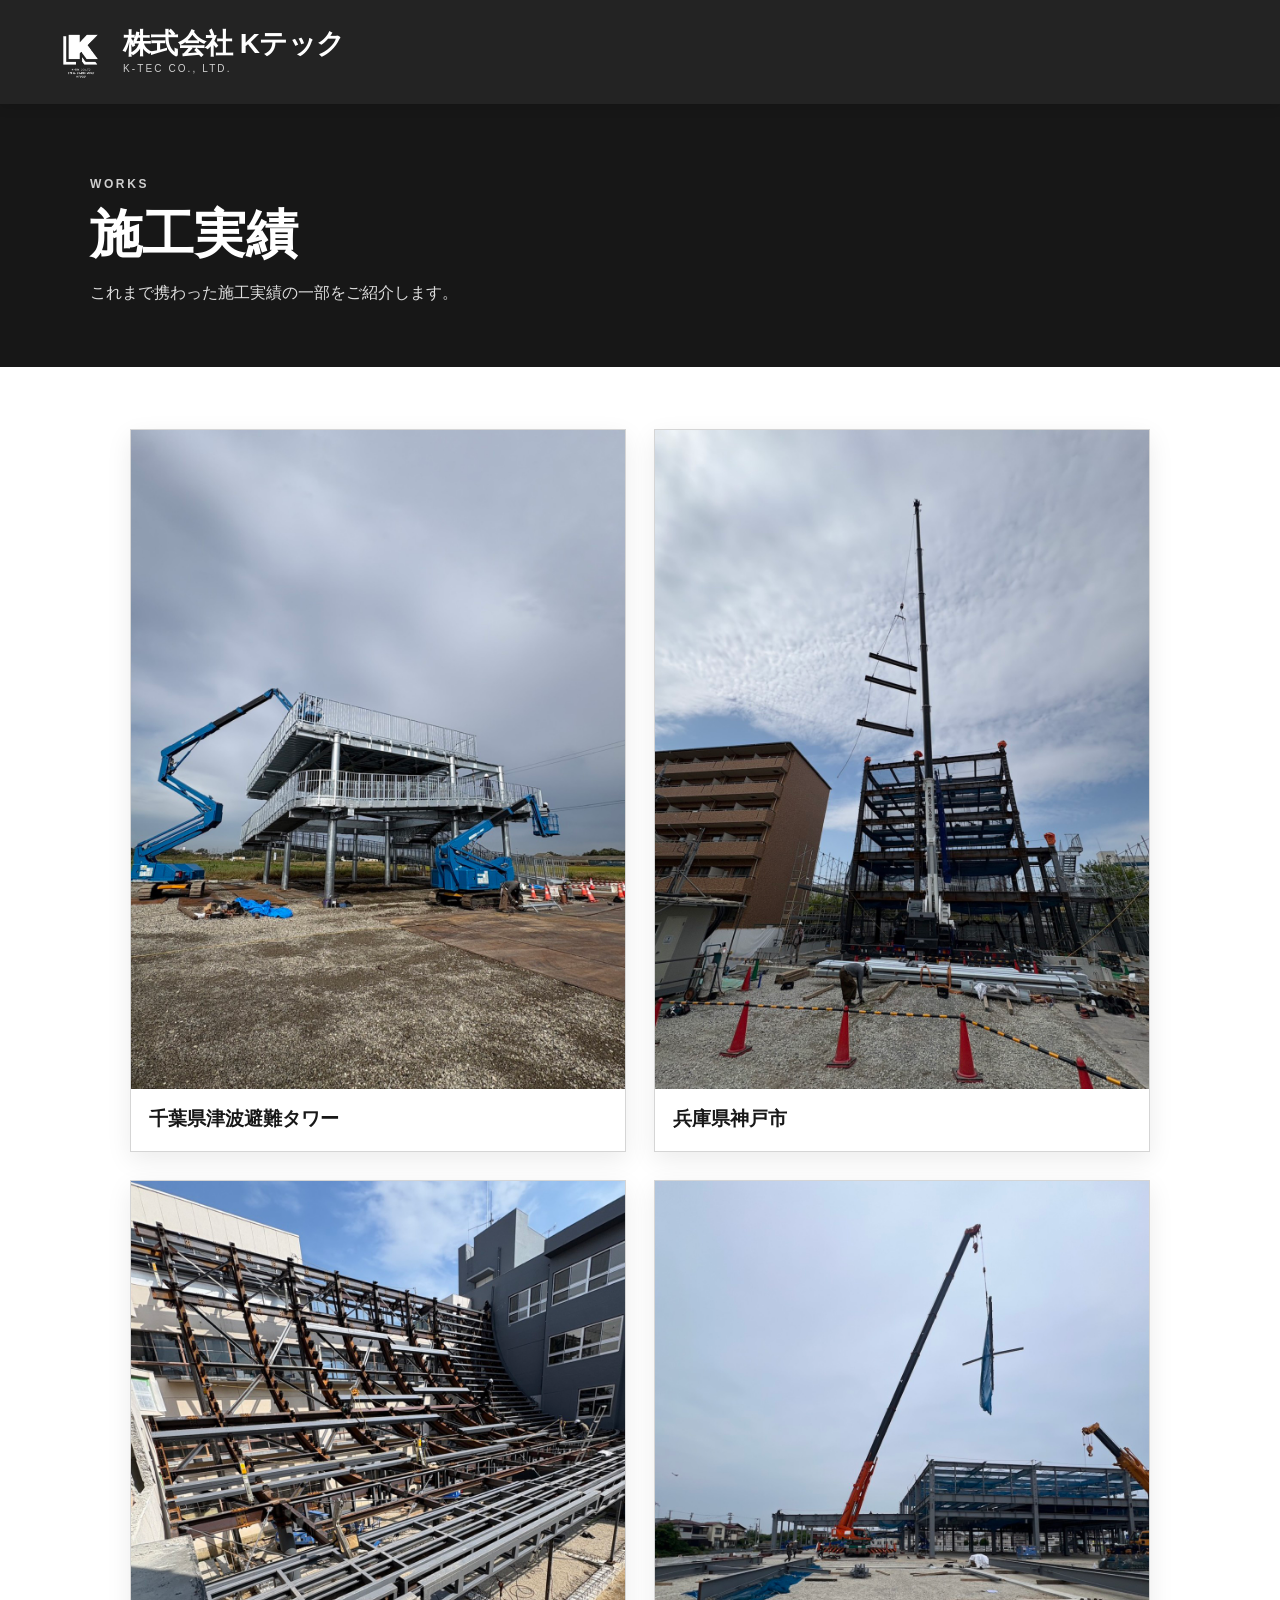
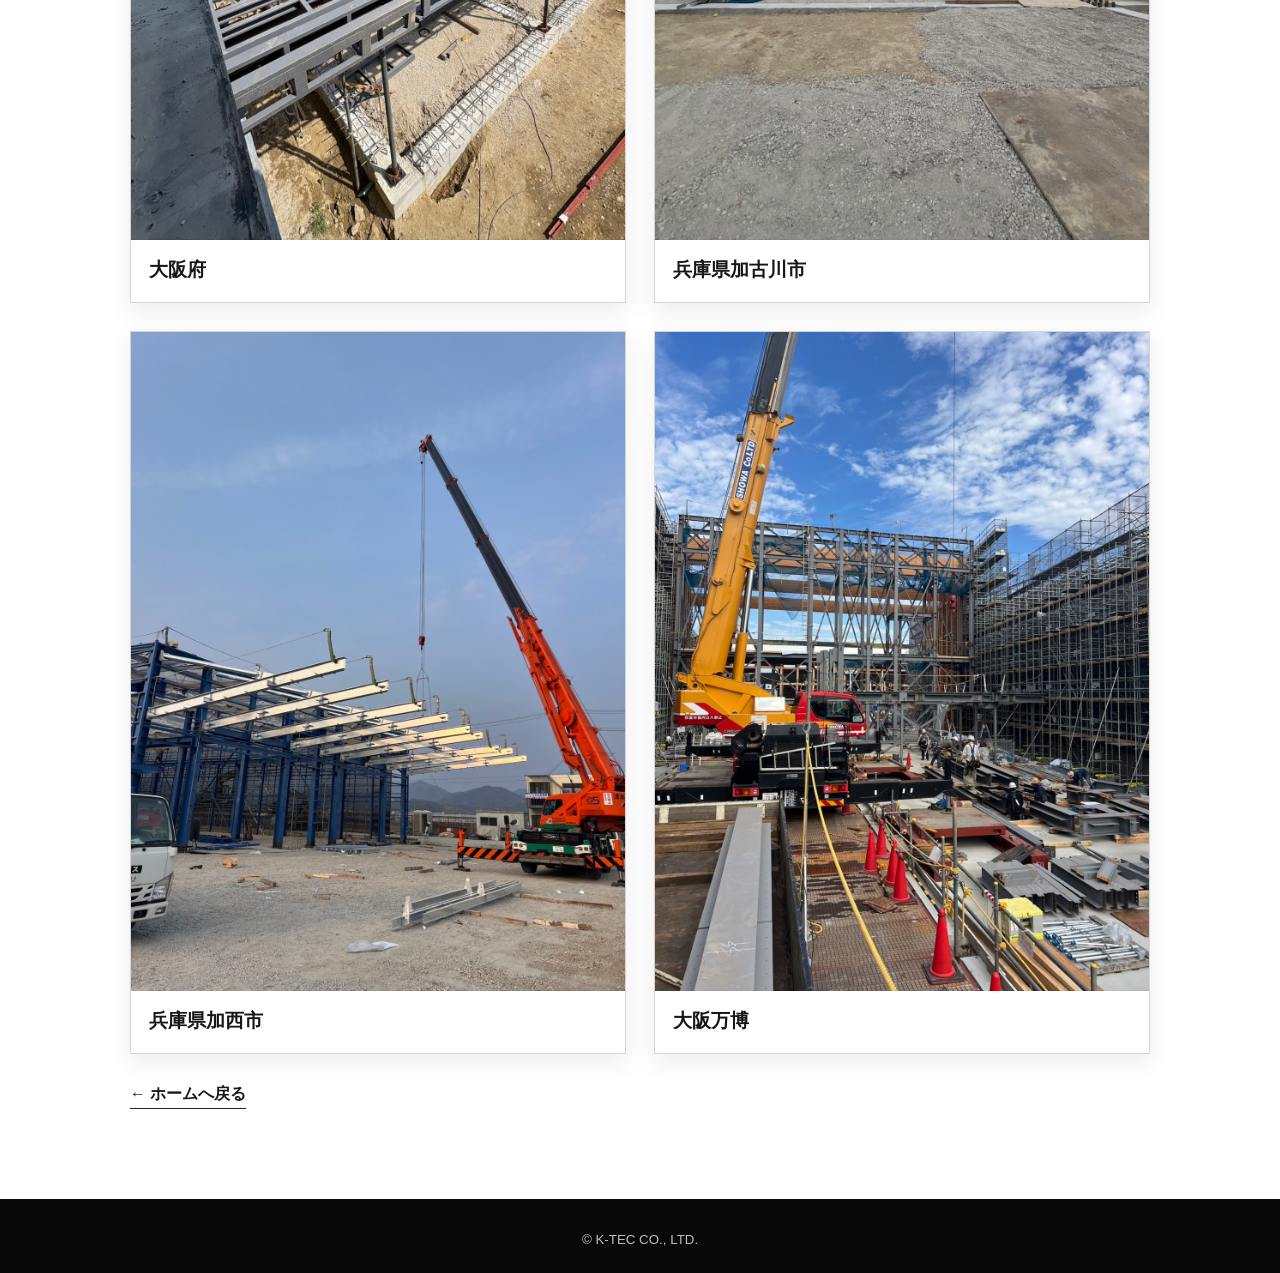
==== works.html @ 05883dff "Add works page, menu links, and office phone" ====
<!doctype html>
<html lang="ja">
<head>
  <meta charset="utf-8" />
  <meta name="viewport" content="width=device-width,initial-scale=1,viewport-fit=cover" />
  <meta name="theme-color" content="#111111" />
  <title>施工実績 | 株式会社Kテック</title>
  <meta name="description" content="株式会社Kテックの施工実績。鉄骨工事など、これまで携わった現場の一部をご紹介します。" />
  <link rel="stylesheet" href="style.css" />
  <link rel="stylesheet" href="works.css" />
</head>
<body>
  <header class="site-header">
    <a class="brand" href="./" aria-label="株式会社Kテック ホームへ">
      <img class="brand-logo" src="assets/k-tec-logo.png" alt="株式会社Kテック ロゴ" />
      <span class="brand-copy">
        <strong>株式会社 Kテック</strong>
        <small>K-TEC CO., LTD.</small>
      </span>
    </a>
  </header>

  <main class="subpage-main">
    <section class="subpage-hero">
      <div class="subpage-hero-inner">
        <p class="eyebrow">WORKS</p>
        <h1>施工実績</h1>
        <p>これまで携わった施工実績の一部をご紹介します。</p>
      </div>
    </section>

    <section class="works-wrap">
      <div class="works-grid">
        <figure class="works-card">
          <img src="assets/works/chiba-tsunami-tower.jpg" alt="千葉県津波避難タワーの施工実績" />
          <figcaption>千葉県津波避難タワー</figcaption>
        </figure>

        <figure class="works-card">
          <img src="assets/works/hyogo-kobe.jpg" alt="兵庫県神戸市の施工実績" loading="lazy" />
          <figcaption>兵庫県神戸市</figcaption>
        </figure>

        <figure class="works-card">
          <img src="assets/works/osaka.jpg" alt="大阪府の施工実績" loading="lazy" />
          <figcaption>大阪府</figcaption>
        </figure>

        <figure class="works-card">
          <img src="assets/works/hyogo-kakogawa.jpg" alt="兵庫県加古川市の施工実績" loading="lazy" />
          <figcaption>兵庫県加古川市</figcaption>
        </figure>

        <figure class="works-card">
          <img src="assets/works/hyogo-kasai.jpg" alt="兵庫県加西市の施工実績" loading="lazy" />
          <figcaption>兵庫県加西市</figcaption>
        </figure>

        <figure class="works-card">
          <img src="assets/works/osaka-expo.jpg" alt="大阪万博の施工実績" loading="lazy" />
          <figcaption>大阪万博</figcaption>
        </figure>
      </div>

      <a class="back-link" href="./">← ホームへ戻る</a>
    </section>
  </main>

  <footer class="site-footer"><small>© K-TEC CO., LTD.</small></footer>
</body>
</html>
---- style.css ----
:root{
  --accent:#1b1b1b;
  --deep:#090909;
  --mid:#464646;
  --ink:#171717;
  --muted:#686868;
  --paper:#ffffff;
  --soft:#f2f2f2;
  --line:#d5d5d5;
  --shadow:0 10px 30px rgba(0,0,0,.10);
}
*{box-sizing:border-box}
html{scroll-behavior:smooth}
body{margin:0;font-family:-apple-system,BlinkMacSystemFont,"Hiragino Kaku Gothic ProN","Yu Gothic",Meiryo,sans-serif;color:var(--ink);background:var(--paper);padding-bottom:76px;line-height:1.75}
a{color:inherit;text-decoration:none}
img{display:block;max-width:100%}
.site-header{height:92px;background:#232323;display:flex;align-items:center;justify-content:space-between;padding:16px 20px;position:sticky;top:0;z-index:50;box-shadow:0 2px 12px rgba(0,0,0,.16)}
.brand{display:flex;align-items:center;gap:11px;color:white;min-width:0}.brand-copy{display:flex;flex-direction:column;line-height:1;min-width:0}.brand-copy strong{font-size:clamp(19px,5.2vw,28px);letter-spacing:-.6px;white-space:nowrap}.brand-copy small{font-size:10px;letter-spacing:2.1px;margin-top:6px;color:#cfcfcf;white-space:nowrap}.brand-logo{width:62px;height:62px;object-fit:contain;flex:0 0 auto;border-radius:0;background:#232323}
.menu-btn{width:50px;height:50px;border:1px solid #d7d7d7;border-radius:50%;background:#2c2c2c;display:grid;place-content:center;gap:5px;box-shadow:0 6px 16px rgba(0,0,0,.22);cursor:pointer}.menu-btn span{display:block;width:25px;height:3px;background:white;border-radius:2px;transition:.2s}.menu-btn[aria-expanded="true"] span:nth-child(1){transform:translateY(8px) rotate(45deg)}.menu-btn[aria-expanded="true"] span:nth-child(2){opacity:0}.menu-btn[aria-expanded="true"] span:nth-child(3){transform:translateY(-8px) rotate(-45deg)}
.drawer{position:fixed;top:0;right:0;width:min(82vw,360px);height:100dvh;background:#fff;z-index:80;padding:110px 28px 40px;transform:translateX(105%);transition:.26s ease;box-shadow:-10px 0 30px rgba(0,0,0,.15)}.drawer.open{transform:none}.drawer a{display:block;padding:15px 4px;border-bottom:1px solid #e5e5e5;font-weight:700}.scrim{position:fixed;inset:0;background:rgba(0,0,0,.55);z-index:70;opacity:0;pointer-events:none;transition:.2s}.scrim.open{opacity:1;pointer-events:auto}
.hero{position:relative;background:#090909}.hero img{width:100%;height:41vh;min-height:300px;max-height:560px;object-fit:cover;filter:contrast(1.02) saturate(1.08) brightness(1.06)}.hero:after{content:"";position:absolute;inset:0;background:linear-gradient(180deg,rgba(0,0,0,.02) 28%,rgba(0,0,0,.62) 100%)}.hero-caption{position:absolute;z-index:2;left:7vw;right:7vw;bottom:28px;color:#fff}.hero-caption p{font-size:11px;letter-spacing:2.2px;margin:0 0 8px;opacity:.78}.hero-caption h1{font-size:clamp(27px,7vw,52px);line-height:1.35;margin:0;text-shadow:0 2px 12px rgba(0,0,0,.28)}
.section-pad{padding:56px 22px}.eyebrow{color:#3b3b3b;font-size:12px;font-weight:800;letter-spacing:2.6px;margin:0 0 7px}.eyebrow.light{color:#c9c9c9}.intro h2,.news h2,.band h2,.services h2,.company h2,.contact h2{font-size:clamp(28px,7vw,42px);line-height:1.35;margin:0}.title-rule{height:2px;background:linear-gradient(90deg,var(--ink) 0 78%,transparent 78%);margin:20px 0 26px}
.problem-list{display:grid;gap:12px}.problem-card{display:grid;grid-template-columns:60px 1fr;align-items:center;min-height:92px;background:linear-gradient(145deg,#fff,#eeeeee);border-left:6px solid #363636;box-shadow:var(--shadow);overflow:hidden}.problem-card span{font-size:12px;color:#444;font-weight:800;letter-spacing:1px;align-self:start;padding:14px 0 0 16px}.problem-card p{font-size:17px;font-weight:700;line-height:1.65;margin:0;padding:15px 16px 15px 0}.lead{color:var(--muted);margin:24px 0 0;font-size:17px;line-height:1.95;font-weight:500}.intro{padding-bottom:38px}.news{border-top:1px solid var(--line);padding-top:38px}.news-list{margin-top:24px;border-top:1px solid var(--line)}.news-item{display:grid;grid-template-columns:100px 1fr;gap:18px;padding:20px 0;border-bottom:1px solid var(--line)}.news-date{font-size:13px;color:var(--muted);font-weight:700;letter-spacing:.5px}.news-body h3{margin:0 0 5px;font-size:18px}.news-body p{margin:0;color:var(--muted);font-size:14px}.news-link{display:inline-block;margin-top:10px;font-weight:800;font-size:14px;border-bottom:1px solid #222;padding-bottom:1px}
.band{background:linear-gradient(145deg,#292929,#080808);color:#fff}.strength-grid{display:grid;gap:14px;margin-top:28px}.strength-grid article{padding:24px 20px;background:rgba(255,255,255,.07);border:1px solid rgba(255,255,255,.17)}.strength-grid b{font-size:12px;color:#cfcfcf}.strength-grid h3{margin:4px 0 7px;font-size:21px}.strength-grid p{margin:0;color:#d8d8d8;font-size:14px}
.service-grid{display:grid;gap:14px;margin-top:26px}.service-grid article{border:1px solid var(--line);background:white;overflow:hidden}.service-photo{width:100%;height:150px;object-fit:cover;background:#e8e8e8}.service-body{padding:16px 20px 20px}.service-grid h3{margin:0 0 3px}.service-grid p{margin:0;color:var(--muted);font-size:14px}
.company{background:var(--soft)}.company dl{margin:26px 0 0}.company dl div{display:grid;grid-template-columns:90px 1fr;gap:16px;padding:14px 0;border-top:1px solid var(--line)}.company dl div:last-child{border-bottom:1px solid var(--line)}.company dt{font-weight:700}.company dd{margin:0;color:#4f4f4f;overflow-wrap:anywhere}.note{font-size:12px;color:#777;margin:20px 0 0}
.contact{background:#161616;color:white}.contact p:not(.eyebrow){color:#d7d7d7}.contact-actions{display:grid;grid-template-columns:1fr 1fr;gap:10px;margin-top:22px}.contact-actions a{background:#fff;color:#111;padding:15px 10px;text-align:center;font-weight:800}.site-footer{background:#080808;color:#bfbfbf;text-align:center;padding:26px 20px 20px}
.bottom-nav{position:fixed;left:0;right:0;bottom:0;height:72px;background:linear-gradient(180deg,#202020,#070707);z-index:60;display:grid;grid-template-columns:repeat(4,1fr);padding-bottom:env(safe-area-inset-bottom);box-shadow:0 -4px 20px rgba(0,0,0,.18)}.bottom-nav a{color:white;display:grid;place-items:center;align-content:center;gap:2px;border-right:1px solid rgba(255,255,255,.12)}.bottom-nav a:last-child{border-right:0}.nav-icon{font-size:22px;line-height:1}.bottom-nav small{font-size:10px;font-weight:800;letter-spacing:.8px}
@media (min-width:800px){body{padding-bottom:0}.site-header{padding-left:max(40px,calc((100vw - 1180px)/2));padding-right:max(40px,calc((100vw - 1180px)/2));height:104px}.menu-btn{display:none}.drawer{position:static;transform:none;width:auto;height:auto;background:transparent;box-shadow:none;padding:0;display:flex;gap:26px;z-index:51;margin-right:max(40px,calc((100vw - 1180px)/2))}.drawer a{border:0;padding:0;color:white;font-size:14px}.scrim{display:none}.site-header+.drawer{position:fixed;top:0;right:0;height:104px;align-items:center}.hero img{height:620px;max-height:none}.hero-caption{left:max(60px,calc((100vw - 1180px)/2));bottom:68px}.section-pad{max-width:1100px;margin:auto;padding:88px 40px}.intro{padding-bottom:58px}.news{padding-top:58px}.lead{font-size:18px;line-height:2}.problem-list,.strength-grid{grid-template-columns:repeat(3,1fr)}.service-grid{grid-template-columns:repeat(2,1fr)}.problem-card{grid-template-columns:48px 1fr}.contact-actions{max-width:500px}.bottom-nav{display:none}.sp-only{display:none}}

/* Recruit page */
.subpage-main{background:#fff}.subpage-hero{background:#171717;color:#fff;padding:48px 22px 42px}.subpage-hero-inner{max-width:1100px;margin:auto}.subpage-hero .eyebrow{color:#cfcfcf}.subpage-hero h1{margin:0;font-size:clamp(32px,8vw,52px);line-height:1.25}.subpage-hero p:last-child{margin:12px 0 0;color:#dedede}.recruit-wrap{max-width:900px;margin:auto;padding:42px 22px 70px}.recruit-image{width:100%;max-height:520px;object-fit:cover;border:1px solid var(--line)}.recruit-lead{font-size:20px;font-weight:800;margin:26px 0 20px}.recruit-table{margin:0}.recruit-table div{display:grid;grid-template-columns:110px 1fr;gap:16px;padding:15px 0;border-top:1px solid var(--line)}.recruit-table div:last-child{border-bottom:1px solid var(--line)}.recruit-table dt{font-weight:800}.recruit-table dd{margin:0;color:#4f4f4f}.recruit-contact{margin-top:34px;background:#181818;color:#fff;padding:26px 22px}.recruit-contact h2{margin:0 0 8px;font-size:22px}.recruit-contact p{margin:4px 0;color:#ddd}.recruit-actions{display:grid;grid-template-columns:1fr 1fr;gap:10px;margin-top:18px}.recruit-actions a{display:block;background:#fff;color:#111;text-align:center;padding:14px 10px;font-weight:800}.back-link{display:inline-block;margin-top:26px;font-weight:800;border-bottom:1px solid #222}.recruit-note{font-size:12px;color:#777;margin-top:18px}
@media (min-width:800px){.subpage-hero{padding:70px 40px 60px}.recruit-wrap{padding:62px 40px 90px}.recruit-table div{grid-template-columns:180px 1fr}}
---- works.css ----
.works-wrap{
  max-width:1100px;
  margin:auto;
  padding:42px 22px 72px;
}
.works-grid{
  display:grid;
  gap:24px;
}
.works-card{
  margin:0;
  background:#fff;
  border:1px solid var(--line);
  box-shadow:0 8px 24px rgba(0,0,0,.08);
  overflow:hidden;
}
.works-card img{
  width:100%;
  aspect-ratio:3 / 4;
  object-fit:cover;
  background:#eee;
}
.works-card figcaption{
  padding:16px 18px 18px;
  font-size:18px;
  font-weight:800;
  line-height:1.5;
}
@media (min-width:800px){
  .works-wrap{
    padding:62px 40px 90px;
  }
  .works-grid{
    grid-template-columns:repeat(2,minmax(0,1fr));
    gap:28px;
  }
  .works-card figcaption{
    font-size:19px;
  }
}
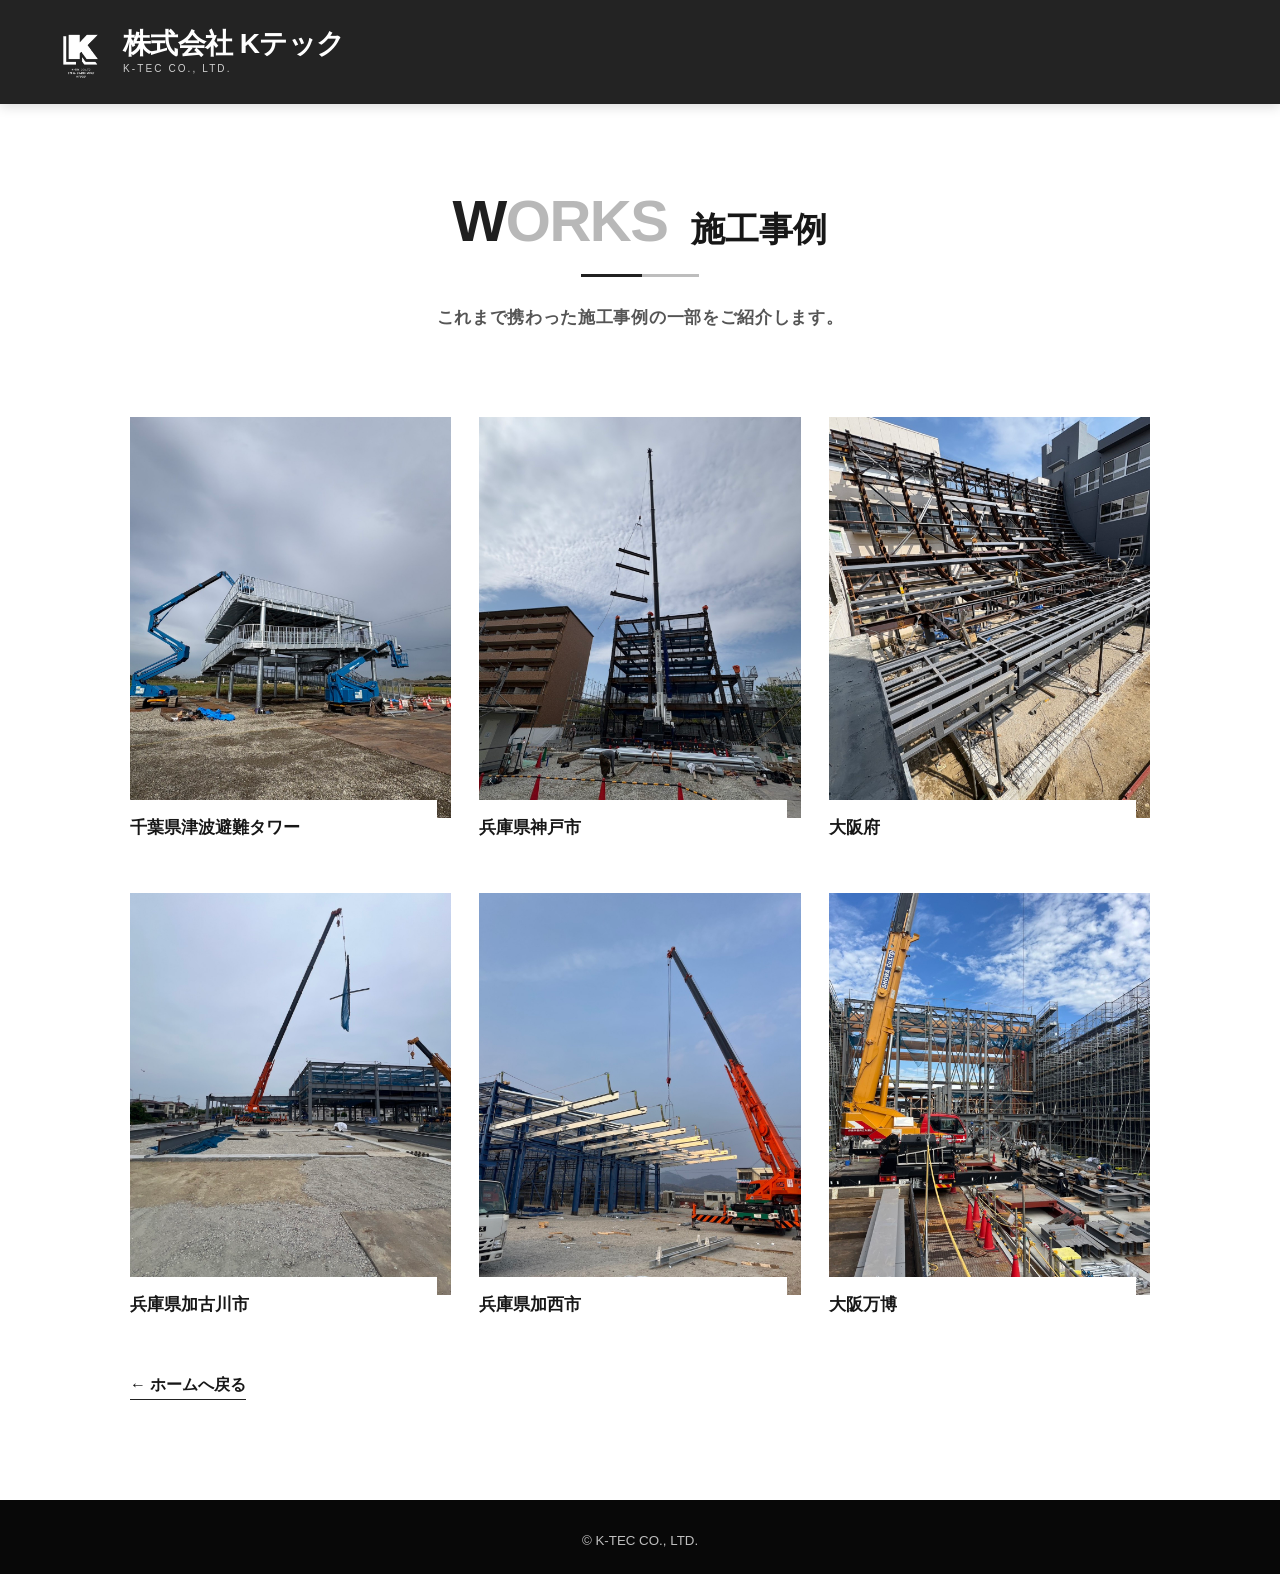
==== commit 35933063: "Redesign works page as construction examples" ====
--- a/works.html
+++ b/works.html
@@ -4,8 +4,8 @@
   <meta charset="utf-8" />
   <meta name="viewport" content="width=device-width,initial-scale=1,viewport-fit=cover" />
   <meta name="theme-color" content="#111111" />
-  <title>施工実績 | 株式会社Kテック</title>
-  <meta name="description" content="株式会社Kテックの施工実績。鉄骨工事など、これまで携わった現場の一部をご紹介します。" />
+  <title>施工事例 | 株式会社Kテック</title>
+  <meta name="description" content="株式会社Kテックの施工事例。鉄骨工事など、これまで携わった現場の一部をご紹介します。" />
   <link rel="stylesheet" href="style.css" />
   <link rel="stylesheet" href="works.css" />
 </head>
@@ -20,49 +20,52 @@
     </a>
   </header>
 
-  <main class="subpage-main">
-    <section class="subpage-hero">
-      <div class="subpage-hero-inner">
-        <p class="eyebrow">WORKS</p>
-        <h1>施工実績</h1>
-        <p>これまで携わった施工実績の一部をご紹介します。</p>
+  <main class="works-main">
+    <section class="works-intro">
+      <div class="works-intro-inner">
+        <div class="works-heading">
+          <p class="works-en"><span>W</span>ORKS</p>
+          <h1>施工事例</h1>
+        </div>
+        <div class="works-rule" aria-hidden="true"><span></span></div>
+        <p class="works-lead">これまで携わった施工事例の一部をご紹介します。</p>
       </div>
     </section>
 
     <section class="works-wrap">
       <div class="works-grid">
         <figure class="works-card">
-          <img src="assets/works/chiba-tsunami-tower.jpg" alt="千葉県津波避難タワーの施工実績" />
+          <img src="assets/works/chiba-tsunami-tower.jpg" alt="千葉県津波避難タワーの施工事例" />
           <figcaption>千葉県津波避難タワー</figcaption>
         </figure>
 
         <figure class="works-card">
-          <img src="assets/works/hyogo-kobe.jpg" alt="兵庫県神戸市の施工実績" loading="lazy" />
+          <img src="assets/works/hyogo-kobe.jpg" alt="兵庫県神戸市の施工事例" loading="lazy" />
           <figcaption>兵庫県神戸市</figcaption>
         </figure>
 
         <figure class="works-card">
-          <img src="assets/works/osaka.jpg" alt="大阪府の施工実績" loading="lazy" />
+          <img src="assets/works/osaka.jpg" alt="大阪府の施工事例" loading="lazy" />
           <figcaption>大阪府</figcaption>
         </figure>
 
         <figure class="works-card">
-          <img src="assets/works/hyogo-kakogawa.jpg" alt="兵庫県加古川市の施工実績" loading="lazy" />
+          <img src="assets/works/hyogo-kakogawa.jpg" alt="兵庫県加古川市の施工事例" loading="lazy" />
           <figcaption>兵庫県加古川市</figcaption>
         </figure>
 
         <figure class="works-card">
-          <img src="assets/works/hyogo-kasai.jpg" alt="兵庫県加西市の施工実績" loading="lazy" />
+          <img src="assets/works/hyogo-kasai.jpg" alt="兵庫県加西市の施工事例" loading="lazy" />
           <figcaption>兵庫県加西市</figcaption>
         </figure>
 
         <figure class="works-card">
-          <img src="assets/works/osaka-expo.jpg" alt="大阪万博の施工実績" loading="lazy" />
+          <img src="assets/works/osaka-expo.jpg" alt="大阪万博の施工事例" loading="lazy" />
           <figcaption>大阪万博</figcaption>
         </figure>
       </div>
 
-      <a class="back-link" href="./">← ホームへ戻る</a>
+      <a class="works-back" href="./">← ホームへ戻る</a>
     </section>
   </main>
 
--- a/style.css
+++ b/style.css
@@ -23,7 +23,7 @@
 .problem-list{display:grid;gap:12px}.problem-card{display:grid;grid-template-columns:60px 1fr;align-items:center;min-height:92px;background:linear-gradient(145deg,#fff,#eeeeee);border-left:6px solid #363636;box-shadow:var(--shadow);overflow:hidden}.problem-card span{font-size:12px;color:#444;font-weight:800;letter-spacing:1px;align-self:start;padding:14px 0 0 16px}.problem-card p{font-size:17px;font-weight:700;line-height:1.65;margin:0;padding:15px 16px 15px 0}.lead{color:var(--muted);margin:24px 0 0;font-size:17px;line-height:1.95;font-weight:500}.intro{padding-bottom:38px}.news{border-top:1px solid var(--line);padding-top:38px}.news-list{margin-top:24px;border-top:1px solid var(--line)}.news-item{display:grid;grid-template-columns:100px 1fr;gap:18px;padding:20px 0;border-bottom:1px solid var(--line)}.news-date{font-size:13px;color:var(--muted);font-weight:700;letter-spacing:.5px}.news-body h3{margin:0 0 5px;font-size:18px}.news-body p{margin:0;color:var(--muted);font-size:14px}.news-link{display:inline-block;margin-top:10px;font-weight:800;font-size:14px;border-bottom:1px solid #222;padding-bottom:1px}
 .band{background:linear-gradient(145deg,#292929,#080808);color:#fff}.strength-grid{display:grid;gap:14px;margin-top:28px}.strength-grid article{padding:24px 20px;background:rgba(255,255,255,.07);border:1px solid rgba(255,255,255,.17)}.strength-grid b{font-size:12px;color:#cfcfcf}.strength-grid h3{margin:4px 0 7px;font-size:21px}.strength-grid p{margin:0;color:#d8d8d8;font-size:14px}
 .service-grid{display:grid;gap:14px;margin-top:26px}.service-grid article{border:1px solid var(--line);background:white;overflow:hidden}.service-photo{width:100%;height:150px;object-fit:cover;background:#e8e8e8}.service-body{padding:16px 20px 20px}.service-grid h3{margin:0 0 3px}.service-grid p{margin:0;color:var(--muted);font-size:14px}
-.company{background:var(--soft)}.company dl{margin:26px 0 0}.company dl div{display:grid;grid-template-columns:90px 1fr;gap:16px;padding:14px 0;border-top:1px solid var(--line)}.company dl div:last-child{border-bottom:1px solid var(--line)}.company dt{font-weight:700}.company dd{margin:0;color:#4f4f4f;overflow-wrap:anywhere}.note{font-size:12px;color:#777;margin:20px 0 0}
+.company{background:var(--soft)}.company dl{margin:26px 0 0}.company dl div{display:grid;grid-template-columns:90px 1fr;gap:16px;padding:14px 0;border-top:1px solid var(--line)}.company dl div:last-child{border-bottom:1px solid var(--line)}.company dt{font-weight:700}.company dd{margin:0;color:#4f4f4f;overflow-wrap:anywhere;white-space:pre-line}.note{font-size:12px;color:#777;margin:20px 0 0}
 .contact{background:#161616;color:white}.contact p:not(.eyebrow){color:#d7d7d7}.contact-actions{display:grid;grid-template-columns:1fr 1fr;gap:10px;margin-top:22px}.contact-actions a{background:#fff;color:#111;padding:15px 10px;text-align:center;font-weight:800}.site-footer{background:#080808;color:#bfbfbf;text-align:center;padding:26px 20px 20px}
 .bottom-nav{position:fixed;left:0;right:0;bottom:0;height:72px;background:linear-gradient(180deg,#202020,#070707);z-index:60;display:grid;grid-template-columns:repeat(4,1fr);padding-bottom:env(safe-area-inset-bottom);box-shadow:0 -4px 20px rgba(0,0,0,.18)}.bottom-nav a{color:white;display:grid;place-items:center;align-content:center;gap:2px;border-right:1px solid rgba(255,255,255,.12)}.bottom-nav a:last-child{border-right:0}.nav-icon{font-size:22px;line-height:1}.bottom-nav small{font-size:10px;font-weight:800;letter-spacing:.8px}
 @media (min-width:800px){body{padding-bottom:0}.site-header{padding-left:max(40px,calc((100vw - 1180px)/2));padding-right:max(40px,calc((100vw - 1180px)/2));height:104px}.menu-btn{display:none}.drawer{position:static;transform:none;width:auto;height:auto;background:transparent;box-shadow:none;padding:0;display:flex;gap:26px;z-index:51;margin-right:max(40px,calc((100vw - 1180px)/2))}.drawer a{border:0;padding:0;color:white;font-size:14px}.scrim{display:none}.site-header+.drawer{position:fixed;top:0;right:0;height:104px;align-items:center}.hero img{height:620px;max-height:none}.hero-caption{left:max(60px,calc((100vw - 1180px)/2));bottom:68px}.section-pad{max-width:1100px;margin:auto;padding:88px 40px}.intro{padding-bottom:58px}.news{padding-top:58px}.lead{font-size:18px;line-height:2}.problem-list,.strength-grid{grid-template-columns:repeat(3,1fr)}.service-grid{grid-template-columns:repeat(2,1fr)}.problem-card{grid-template-columns:48px 1fr}.contact-actions{max-width:500px}.bottom-nav{display:none}.sp-only{display:none}}
@@ -31,3 +31,5 @@
 /* Recruit page */
 .subpage-main{background:#fff}.subpage-hero{background:#171717;color:#fff;padding:48px 22px 42px}.subpage-hero-inner{max-width:1100px;margin:auto}.subpage-hero .eyebrow{color:#cfcfcf}.subpage-hero h1{margin:0;font-size:clamp(32px,8vw,52px);line-height:1.25}.subpage-hero p:last-child{margin:12px 0 0;color:#dedede}.recruit-wrap{max-width:900px;margin:auto;padding:42px 22px 70px}.recruit-image{width:100%;max-height:520px;object-fit:cover;border:1px solid var(--line)}.recruit-lead{font-size:20px;font-weight:800;margin:26px 0 20px}.recruit-table{margin:0}.recruit-table div{display:grid;grid-template-columns:110px 1fr;gap:16px;padding:15px 0;border-top:1px solid var(--line)}.recruit-table div:last-child{border-bottom:1px solid var(--line)}.recruit-table dt{font-weight:800}.recruit-table dd{margin:0;color:#4f4f4f}.recruit-contact{margin-top:34px;background:#181818;color:#fff;padding:26px 22px}.recruit-contact h2{margin:0 0 8px;font-size:22px}.recruit-contact p{margin:4px 0;color:#ddd}.recruit-actions{display:grid;grid-template-columns:1fr 1fr;gap:10px;margin-top:18px}.recruit-actions a{display:block;background:#fff;color:#111;text-align:center;padding:14px 10px;font-weight:800}.back-link{display:inline-block;margin-top:26px;font-weight:800;border-bottom:1px solid #222}.recruit-note{font-size:12px;color:#777;margin-top:18px}
 @media (min-width:800px){.subpage-hero{padding:70px 40px 60px}.recruit-wrap{padding:62px 40px 90px}.recruit-table div{grid-template-columns:180px 1fr}}
+
+.bridge-photo{object-position:center 20%;}
--- a/works.css
+++ b/works.css
@@ -1,40 +1,116 @@
+.works-main{
+  background:#fff;
+}
+.works-intro{
+  padding:62px 22px 42px;
+  background:#fff;
+}
+.works-intro-inner{
+  max-width:1100px;
+  margin:auto;
+  text-align:center;
+}
+.works-heading{
+  display:flex;
+  align-items:baseline;
+  justify-content:center;
+  gap:14px;
+  flex-wrap:wrap;
+}
+.works-en{
+  margin:0;
+  font-size:clamp(34px,9vw,58px);
+  line-height:1;
+  font-weight:800;
+  letter-spacing:-1.5px;
+  color:#b8b8b8;
+}
+.works-en span{
+  color:#1f1f1f;
+}
+.works-heading h1{
+  margin:0;
+  font-size:clamp(23px,6vw,34px);
+  line-height:1.2;
+}
+.works-rule{
+  width:118px;
+  height:3px;
+  background:#bdbdbd;
+  margin:24px auto 26px;
+  position:relative;
+  overflow:hidden;
+}
+.works-rule span{
+  display:block;
+  width:52%;
+  height:100%;
+  background:#202020;
+}
+.works-lead{
+  margin:0;
+  color:#555;
+  font-size:15px;
+  font-weight:600;
+  letter-spacing:.04em;
+}
 .works-wrap{
   max-width:1100px;
   margin:auto;
-  padding:42px 22px 72px;
+  padding:16px 16px 72px;
 }
 .works-grid{
   display:grid;
-  gap:24px;
+  grid-template-columns:repeat(2,minmax(0,1fr));
+  gap:24px 14px;
 }
 .works-card{
   margin:0;
+  min-width:0;
   background:#fff;
-  border:1px solid var(--line);
-  box-shadow:0 8px 24px rgba(0,0,0,.08);
-  overflow:hidden;
 }
 .works-card img{
   width:100%;
-  aspect-ratio:3 / 4;
+  aspect-ratio:4 / 5;
   object-fit:cover;
   background:#eee;
 }
 .works-card figcaption{
-  padding:16px 18px 18px;
-  font-size:18px;
+  position:relative;
+  width:calc(100% - 14px);
+  margin:-14px 0 0;
+  padding:13px 10px 8px 0;
+  background:#fff;
+  font-size:14px;
   font-weight:800;
-  line-height:1.5;
+  line-height:1.45;
+}
+.works-back{
+  display:inline-block;
+  margin:46px 0 0;
+  font-weight:800;
+  border-bottom:1px solid #222;
 }
 @media (min-width:800px){
+  .works-intro{
+    padding:88px 40px 62px;
+  }
+  .works-heading{
+    gap:24px;
+  }
+  .works-lead{
+    font-size:17px;
+  }
   .works-wrap{
-    padding:62px 40px 90px;
+    padding:22px 40px 100px;
   }
   .works-grid{
-    grid-template-columns:repeat(2,minmax(0,1fr));
-    gap:28px;
+    grid-template-columns:repeat(3,minmax(0,1fr));
+    gap:44px 28px;
   }
   .works-card figcaption{
-    font-size:19px;
+    font-size:17px;
+    margin-top:-18px;
+    padding-top:16px;
   }
 }
